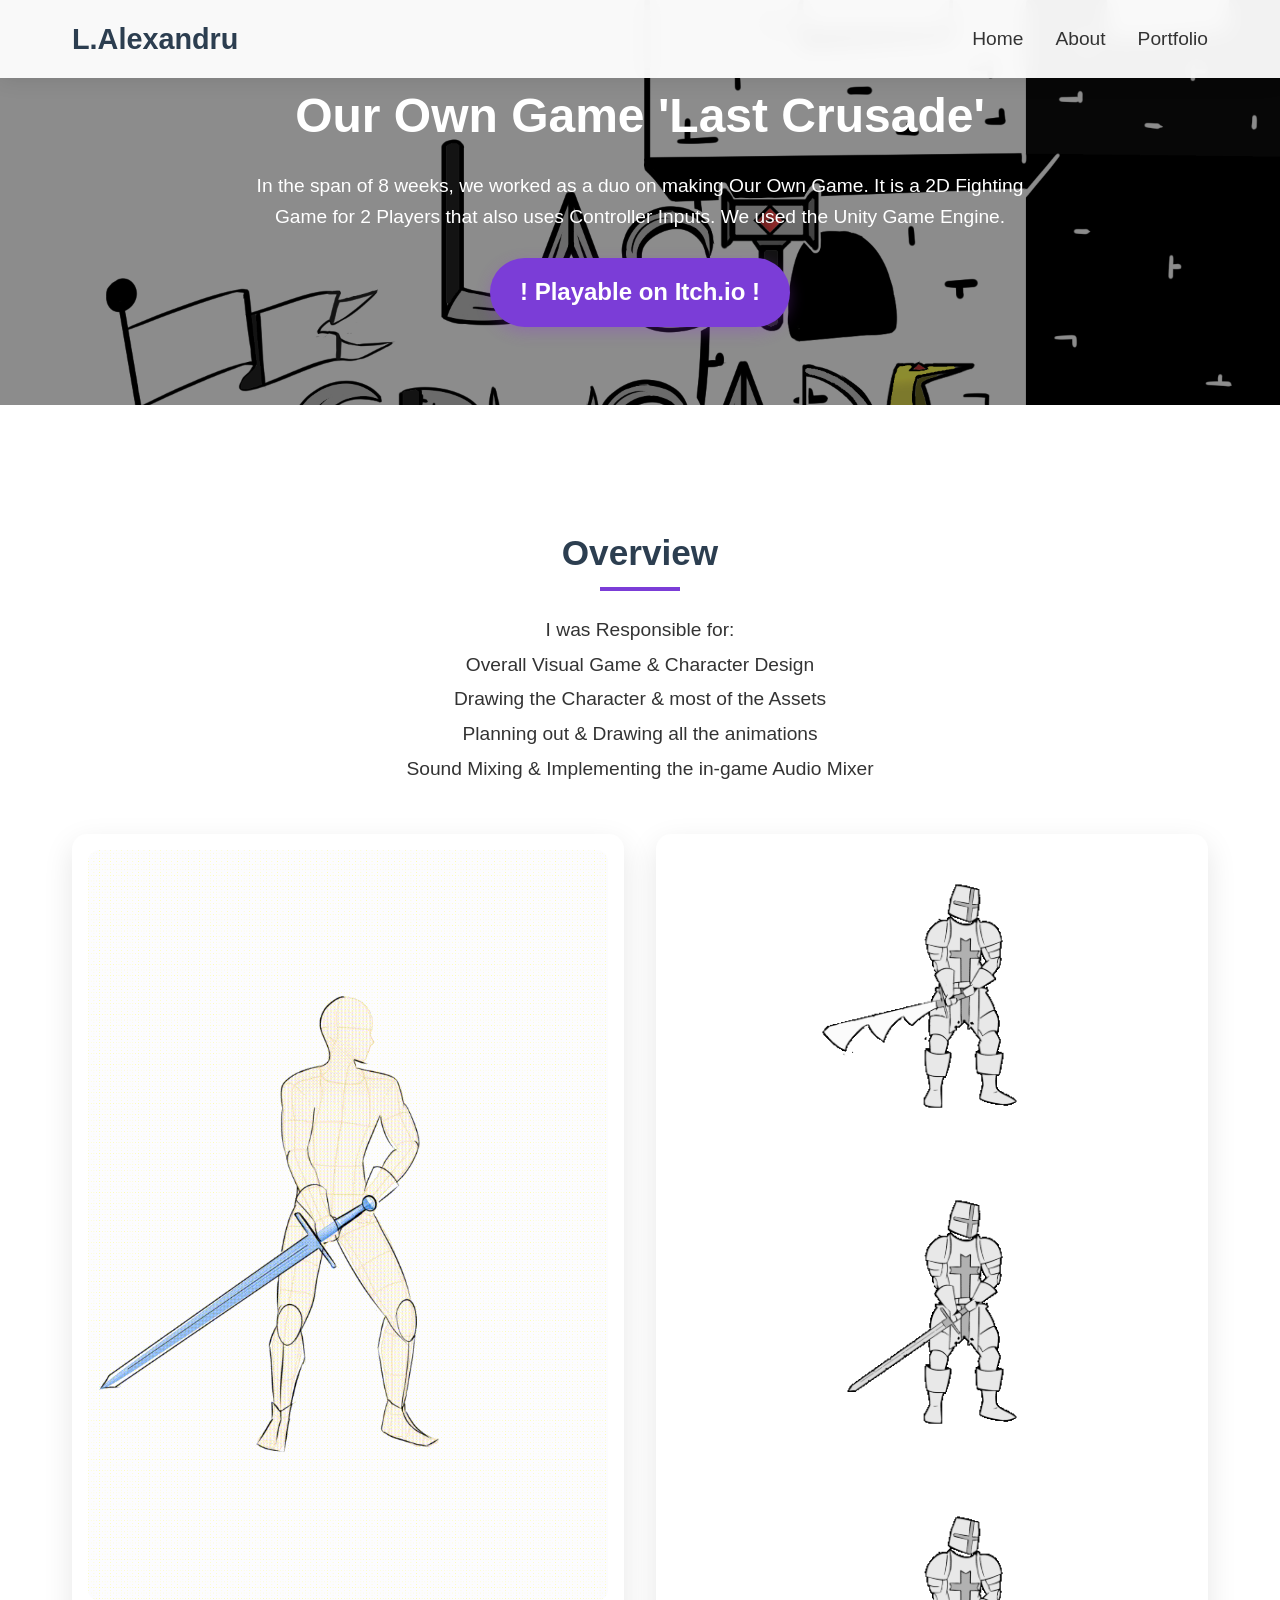
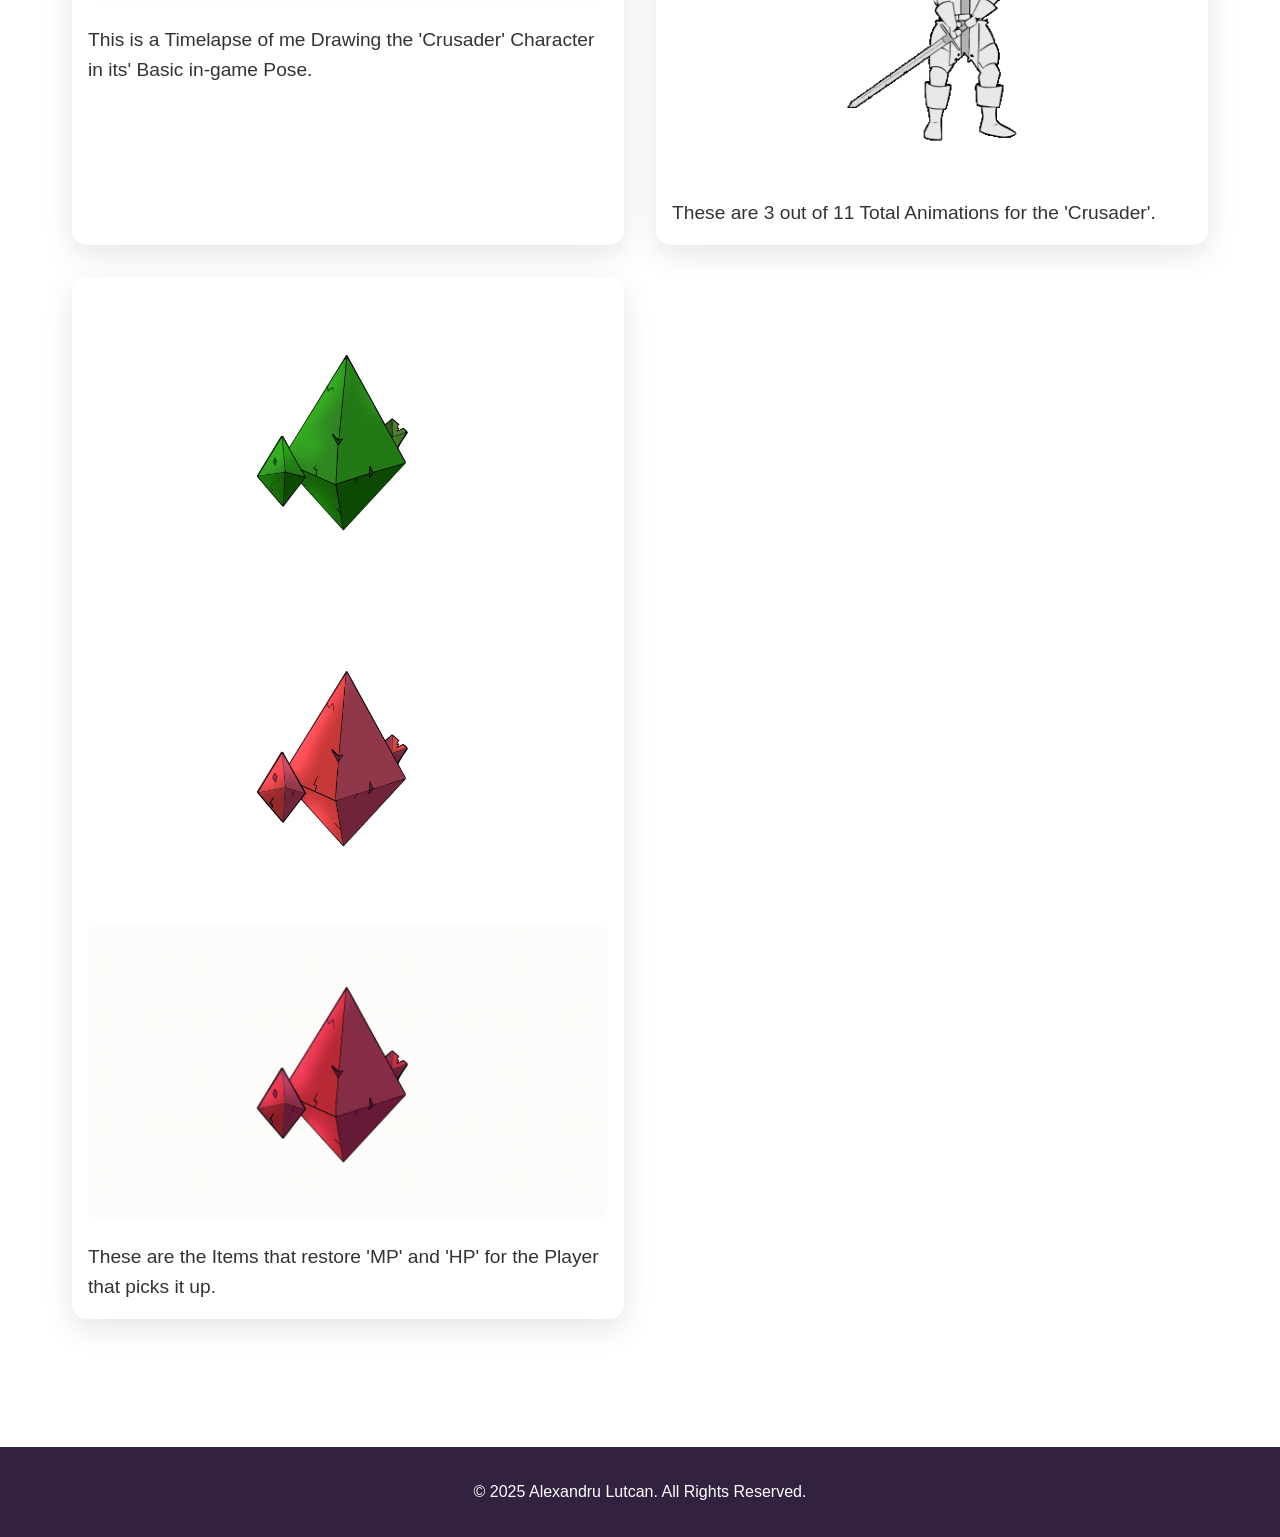
==== Personal Portfolio/project-last-crusade.html @ d1e3d7bb "Version 0.1 First commit" ====
<!DOCTYPE html>
<html lang="en">
<head>
  <meta charset="UTF-8" />
  <meta name="viewport" content="width=device-width, initial-scale=1.0" />
  <title>Last Crusade - Portfolio</title>

  <link rel="stylesheet" href="project-styles.css" />
</head>

<body>

  <!-- Header -->
  <header>
    <nav>
      <a style="text-decoration: none;" href="index.html"><div class="logo">L.Alexandru</div></a>
      <ul class="nav-links">
        <li><a href="index.html#home">Home</a></li>
        <li><a href="index.html#about">About</a></li>
        <li><a href="index.html#portfolio">Portfolio</a></li>
      </ul>
      <div class="mobile-menu">
        <i class="fas fa-bars"></i>
      </div>
      <div class="mobile-dropdown">
        <a href="index.html#home">Home</a>
        <a href="index.html#about">About</a>
        <a href="index.html#portfolio">Portfolio</a>
      </div>
    </nav>
  </header>

  <!-- Project Title Banner -->
  <section class="project-hero" style="background-image: url(images/BgTitle.jpg); background-repeat: no-repeat; background-position: center top; background-size: cover;">
    <div class="project-hero-content">
      <h1>Our Own Game 'Last Crusade'</h1>
      <p>In the span of 8 weeks, we worked as a duo on making Our Own Game. It is a 2D Fighting Game for 2 Players that also uses Controller Inputs.
        We used the Unity Game Engine.
      </p>
      <br>
      <a href="https://haessssal.itch.io/last-crusade" class="cta-button" target="_blank"">! Playable on Itch.io !</a>
    </div>
  </section>

  <!-- PROJECT CONTENT SECTION -->
  <section class="project-content container">

    <h2 class="section-title">Overview</h2>
    <p class="project-description">
      I was Responsible for:
      <br>Overall Visual Game & Character Design
      <br>Drawing the Character & most of the Assets
      <br>Planning out & Drawing all the animations
      <br>Sound Mixing & Implementing the in-game Audio Mixer
    </p>

    <!-- REUSABLE MEDIA BLOCKS -->
    <div class="media-grid">

      <!-- Media Item 1 -->
      <div class="media-item">
        <img src="images/Character_Crusader.gif" alt="Crusader Timelapse">
        <p class="media-caption">This is a Timelapse of me Drawing the 'Crusader' Character in its' Basic in-game Pose.</p>
      </div>

      <!-- Media Item 2 -->
      <div class="media-item">
        <img src="images/Attack2.gif" alt="Attack2">
        <img src="images/Idle.gif" alt="Idle">
        <img src="images/SpecialSkill.gif" alt="SpecialSkill">
        <p class="media-caption">These are 3 out of 11 Total Animations for the 'Crusader'.</p>
      </div>

      <!-- Media Item 3 -->
      <div class="media-item">
        <img src="images/Item_Green.png" alt="Item Green">
        <img src="images/Item_Red.png" alt="Item Red">
        <img src="images/Item.gif" alt="Items Timelapse">
        <p class="media-caption">These are the Items that restore 'MP' and 'HP' for the Player that picks it up.</p>
      </div>

    </div>

  </section>

  

  <!-- Footer -->
  <footer>
    <p>&copy; 2025 Alexandru Lutcan. All Rights Reserved.</p>
  </footer>

  <script></script>
</body>
</html>
---- Personal Portfolio/project-styles.css ----
/* Base Resets */
* {
  margin: 0;
  padding: 0;
  box-sizing: border-box;
}

body {
  font-family: "Segoe UI", Tahoma, Geneva, Verdana, sans-serif;
  color: #333;
  line-height: 1.6;
  overflow-x: hidden;
}

/* Header copied style */
header {
  position: fixed;
  top: 0;
  width: 100%;
  background: rgba(255, 255, 255, 0.95);
  backdrop-filter: blur(10px);
  z-index: 1000;
  padding: 1rem 0;
  box-shadow: 0 2px 20px rgba(0, 0, 0, 0.1);
}

nav {
  display: flex;
  justify-content: space-between;
  align-items: center;
  max-width: 1200px;
  margin: 0 auto;
  padding: 0 2rem;
}

.logo {
  font-size: 1.8rem;
  font-weight: bold;
  color: #2c3e50;
}

.nav-links {
  display: flex;
  gap: 2rem;
  list-style: none;
}

.nav-links a {
  text-decoration: none;
  color: #333;
  font-weight: 500;
  position: relative;
  font-size: 1.2rem;
}

/* Underline hover effect */
.nav-links a:hover {
  color: #7b3dd7;
}
.nav-links a::after {
  content: "";
  position: absolute;
  bottom: -5px;
  left: 0;
  width: 0;
  height: 2px;
  background: #7b3dd7;
  transition: width 0.3s ease;
}
.nav-links a:hover::after {
  width: 110%;
}

/* Mobile menu hidden */
.mobile-menu {
  display: none;
}
.mobile-dropdown {
  display: none;
}

/* Hero Banner */
.project-hero {
  height: 45vh;
  display: flex;
  align-items: center;
  justify-content: center;
  position: relative;
}

.project-hero::before {
  content: "";
  position: absolute;
  inset: 0;
  background: rgba(0, 0, 0, 0.45);
}

.project-hero-content {
  position: relative;
  text-align: center;
  color: white;
  max-width: 800px;
  animation: fadeUp 1s ease;
}

.project-hero h1 {
  font-size: 3rem;
  margin-bottom: 1rem;
}

.project-hero p {
  font-size: 1.2rem;
}

/* Content Section */
.container {
  max-width: 1200px;
  margin: 0 auto;
  padding: 120px 2rem 80px;
}

.section-title {
  font-size: 2.2rem;
  position: relative;
  text-align: center;
  margin-bottom: 2rem;
  color: #2c3e50;
}

.section-title::after {
  content: "";
  width: 80px;
  height: 4px;
  background: #7b3dd7;
  position: absolute;
  bottom: -10px;
  left: 50%;
  transform: translateX(-50%);
}

.cta-button {
  font-size: 1.5rem;
  display: inline-block;
  padding: 15px 30px;
  background: #7b3dd7;
  color: white;
  text-decoration: none;
  border-radius: 50px;
  font-weight: 600;
  transition: all 0.3s ease;
  box-shadow: 0 5px 15px rgba(147, 52, 219, 0.3);
}
.cta-button:hover {
  transform: translateY(-3px);
  box-shadow: 0 10px 25px rgba(147, 52, 219, 0.3);
}

.project-description {
  font-size: 1.2rem;
  max-width: 900px;
  margin: 0 auto 3rem;
  text-align: center;
  line-height: 1.8;
}

/* MEDIA GRID */
.media-grid {
  display: grid;
  grid-template-columns: repeat(auto-fit, minmax(360px, 1fr));
  gap: 2rem;
}

.media-item {
  background: white;
  padding: 1rem;
  border-radius: 15px;
  box-shadow: 0 10px 30px rgba(0, 0, 0, 0.1);
  animation: fadeUp 0.7s ease;
}

.media-item img,
.media-item video {
  width: 100%;
  border-radius: 12px;
  margin-bottom: 1rem;
}

.media-caption {
  font-size: 1.2rem;
  line-height: 1.6;
  color: #333;
}

/* Footer */
footer {
  background: #322240;
  color: white;
  text-align: center;
  padding: 2rem;
  margin-top: 3rem;
}

/* Animation */
@keyframes fadeUp {
  from {
    opacity: 0;
    transform: translateY(40px);
  }
  to {
    opacity: 1;
    transform: translateY(0);
  }
}

/* Responsive */
@media (max-width: 768px) {
  .project-hero h1 {
    font-size: 2.3rem;
  }
  .project-hero p {
    font-size: 1rem;
  }
}
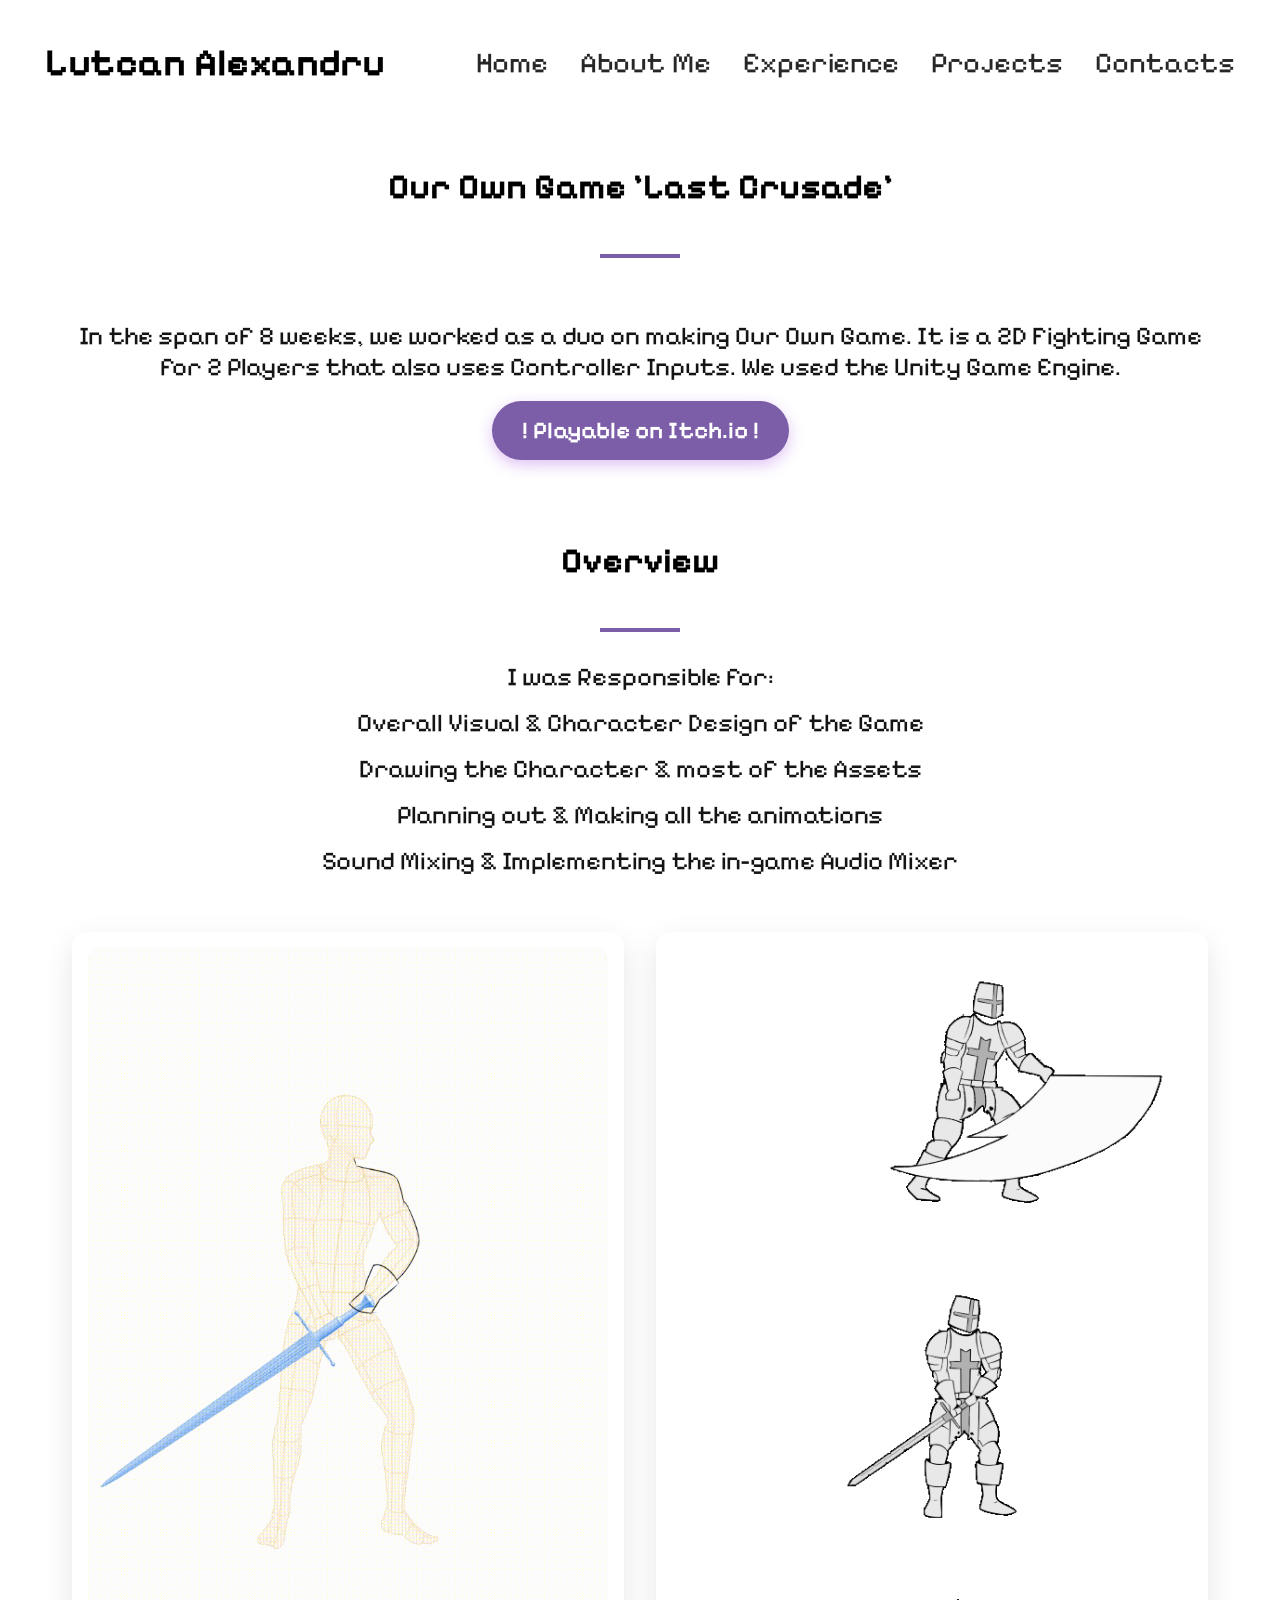
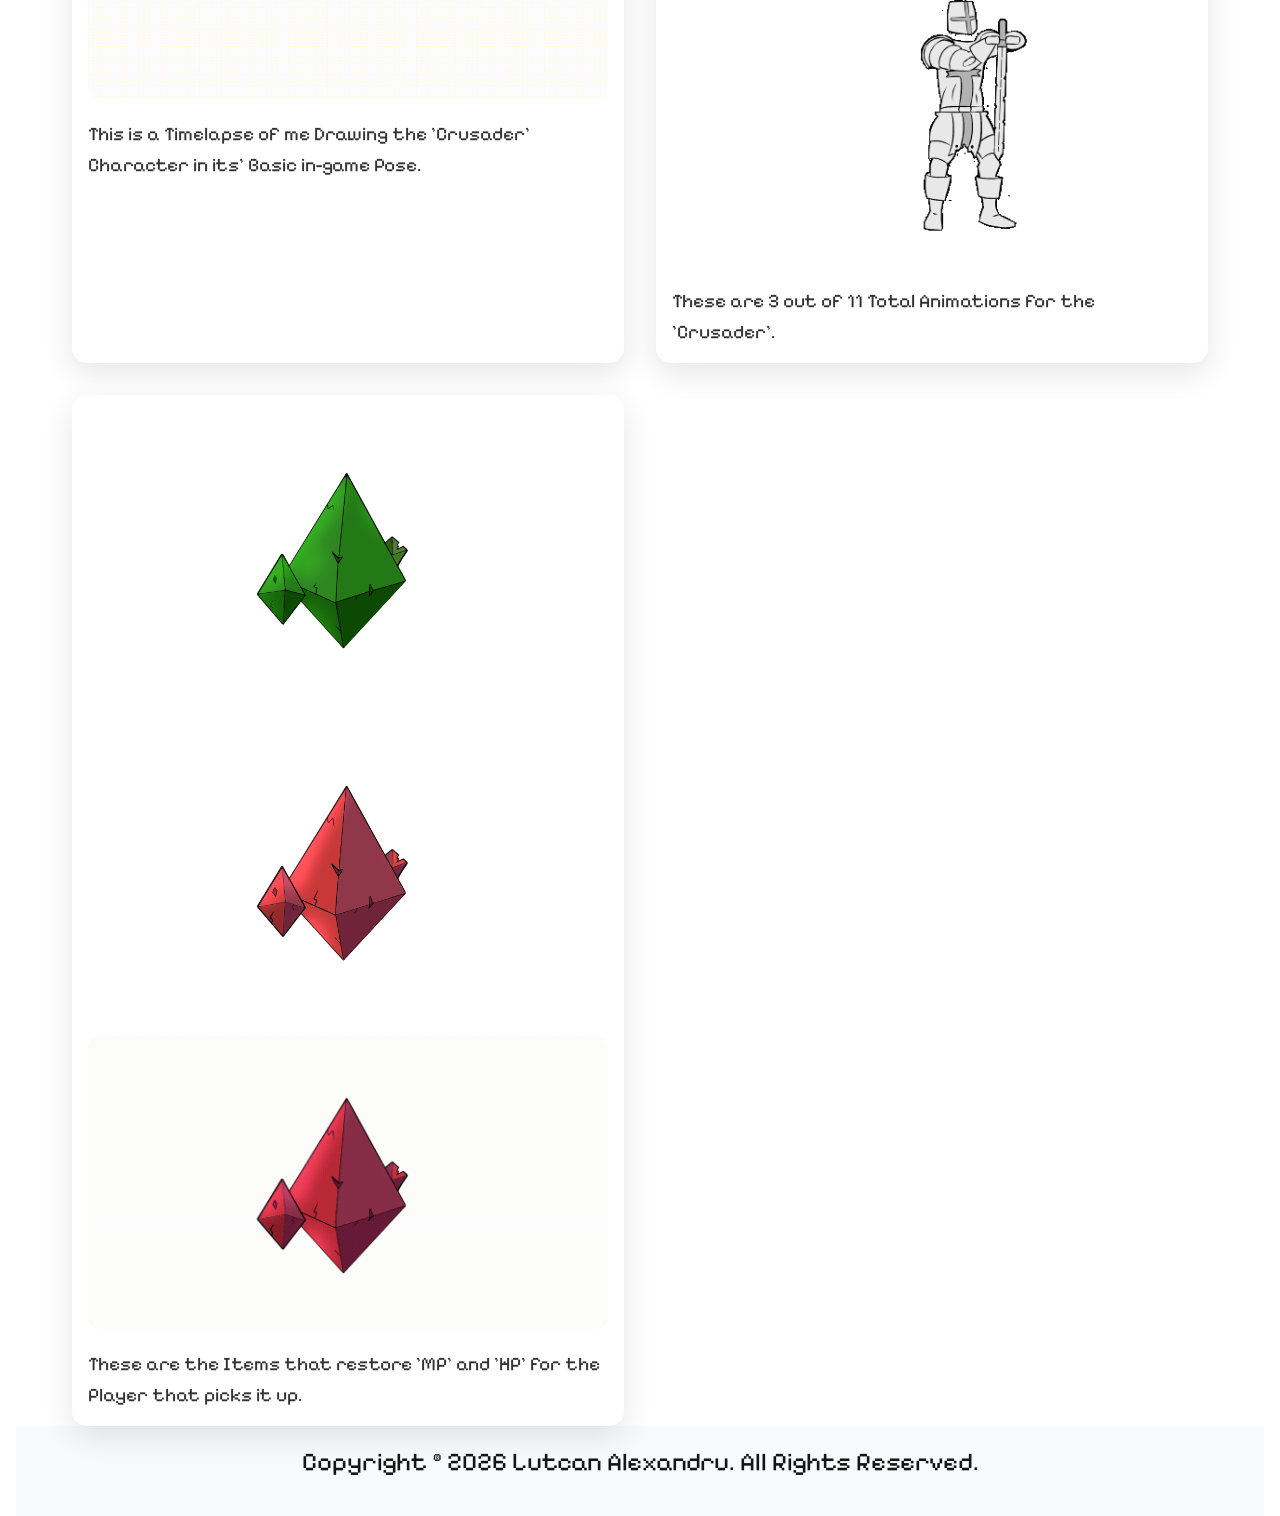
==== commit 51c7fb34: "1st Batch of changes for Projects pages" ====
--- a/Personal Portfolio/project-last-crusade.html
+++ b/Personal Portfolio/project-last-crusade.html
@@ -1,45 +1,57 @@
 <!DOCTYPE html>
 <html lang="en">
-<head>
-  <meta charset="UTF-8" />
-  <meta name="viewport" content="width=device-width, initial-scale=1.0" />
-  <title>Last Crusade - Portfolio</title>
+  <head>
+    <meta charset="UTF-8" />
+    <meta name="viewport" content="width=device-width, initial-scale=1.0" />
+    <title>Lutcan Alexandru - 2D Artist & Game Designer</title>
+    <link rel="stylesheet" href="styles.css"/>
+    <link rel="stylesheet" href="mediaqueries.css">
+    <link rel="stylesheet" href="project-styles.css">
+  </head>
+  <body>
+    <!-- Header -->
+      <nav id="desktop-nav">
+        <a style="text-decoration: none;" href="index.html"><div class="logo">Lutcan Alexandru</div></a>
+        <ul class="nav-links">
+          <li><a href="./index.html#home">Home</a></li>
+          <li><a href="./index.html#about">About Me</a></li>
+          <li><a href="./index.html#experience">Experience</a></li>
+          <li><a href="./index.html#projects">Projects</a></li>
+          <li><a href="./index.html#contacts">Contacts</a></li>
+        </ul>
+      </nav>
 
-  <link rel="stylesheet" href="project-styles.css" />
-</head>
+      <nav id="hamburger-nav">
+        <a style="text-decoration: none;" href="index.html"><div class="logo">Lutcan Alexandru</div></a>
+      <div class="hamburger-menu">
+        <div class="hamburger-icon" onclick="toggleMenu()">
+          <span></span>
+          <span></span>
+          <span></span>
+        </div>
+        <div class="menu-links">
+          <li><a href="./index.html#home" onclick="toggleMenu()">Home</a></li>
+          <li><a href="./index.html#about" onclick="toggleMenu()">About Me</a></li>
+          <li><a href="./index.html#experience" onclick="toggleMenu()">Experience</a></li>
+          <li><a href="./index.html#projects" onclick="toggleMenu()">Projects</a></li>
+          <li><a href="./index.html#contacts" onclick="toggleMenu()">Contacts</a></li>
+        </div>
+      </div>
+      </nav>
 
-<body>
-
-  <!-- Header -->
-  <header>
-    <nav>
-      <a style="text-decoration: none;" href="index.html"><div class="logo">L.Alexandru</div></a>
-      <ul class="nav-links">
-        <li><a href="index.html#home">Home</a></li>
-        <li><a href="index.html#about">About</a></li>
-        <li><a href="index.html#portfolio">Portfolio</a></li>
-      </ul>
-      <div class="mobile-menu">
-        <i class="fas fa-bars"></i>
-      </div>
-      <div class="mobile-dropdown">
-        <a href="index.html#home">Home</a>
-        <a href="index.html#about">About</a>
-        <a href="index.html#portfolio">Portfolio</a>
-      </div>
-    </nav>
-  </header>
 
   <!-- Project Title Banner -->
-  <section class="project-hero" style="background-image: url(images/BgTitle.jpg); background-repeat: no-repeat; background-position: center top; background-size: cover;">
+  <h2 class="section-title">Our Own Game 'Last Crusade'</h2>
+  <section class="project">
+    <div class="container">
     <div class="project-hero-content">
-      <h1>Our Own Game 'Last Crusade'</h1>
       <p>In the span of 8 weeks, we worked as a duo on making Our Own Game. It is a 2D Fighting Game for 2 Players that also uses Controller Inputs.
         We used the Unity Game Engine.
       </p>
       <br>
-      <a href="https://haessssal.itch.io/last-crusade" class="cta-button" target="_blank"">! Playable on Itch.io !</a>
+      <a href="https://haessssal.itch.io/last-crusade" class="cta-button" target="_blank">! Playable on Itch.io !</a>
     </div>
+  </div>
   </section>
 
   <!-- PROJECT CONTENT SECTION -->
@@ -48,9 +60,9 @@
     <h2 class="section-title">Overview</h2>
     <p class="project-description">
       I was Responsible for:
-      <br>Overall Visual Game & Character Design
+      <br>Overall Visual & Character Design of the Game
       <br>Drawing the Character & most of the Assets
-      <br>Planning out & Drawing all the animations
+      <br>Planning out & Making all the animations
       <br>Sound Mixing & Implementing the in-game Audio Mixer
     </p>
 
@@ -85,11 +97,10 @@
 
   
 
-  <!-- Footer -->
-  <footer>
-    <p>&copy; 2025 Alexandru Lutcan. All Rights Reserved.</p>
-  </footer>
+    <footer>
+      <p>Copyright &#169; 2026 Lutcan Alexandru. All Rights Reserved.</p>
+    </footer>
 
-  <script></script>
+    <script src="script.js"></script>
 </body>
 </html>
--- a/Personal Portfolio/styles.css
+++ b/Personal Portfolio/styles.css
@@ -0,0 +1,483 @@
+
+@import url('https://fonts.googleapis.com/css2?family=Pixelify+Sans:wght@400..700&display=swap');
+
+* {
+  margin: 0;
+  padding: 0;
+  box-sizing: border-box;
+}
+
+html {
+  scroll-behavior: smooth;
+}
+
+body {
+ font-family: "Pixelify Sans", sans-serif;
+}
+
+p{
+  color: rgb(20, 20, 20);
+  font-size: 1.6rem;
+}
+
+h3{
+  font-size: 2rem;
+}
+
+a, .btn{
+  transition: all 300ms ease;
+}
+
+/* Logo & Navigation */
+
+.logo {
+  font-size: 2.4rem;
+  font-weight: bold;
+  color: #000000;
+}
+
+nav, .nav-links{
+  display:flex;
+}
+
+nav{
+  justify-content: space-around;
+  align-items: center;
+  height: 14vh ;
+}
+
+.nav-links{
+ gap: 2rem;
+ list-style: none;
+ font-size: 1.8rem;
+}
+
+a{
+  color: #262626;
+  text-decoration: none;
+  text-decoration-color: #ffffff;
+}
+
+a:hover{
+  color: rgb(69, 69, 69);
+  text-decoration: underline;
+  text-decoration-color: #7b3dd7;
+  text-underline-offset: 0.8rem;
+  text-decoration-color: #262626;
+}
+
+/* Hamburger Menu */
+#hamburger-nav {
+  display: none;
+}
+
+.hamburger-menu{
+  position: relative;
+  display: inline-block;
+}
+
+.hamburger-icon{
+  display: flex;
+  flex-direction: column;
+  justify-content: space-between;
+  height: 24px;
+  width: 30px;
+  cursor: pointer;
+}
+
+.hamburger-icon span{
+  width: 100%;
+  height: 2px;
+  background-color: #000000;
+  transition: all 0.3 ease-in-out;
+}
+
+.menu-links{
+  position: absolute;
+  top: 100%;
+  right: 0%;
+  background-color: #ffffff;
+  width: fit-content;
+  max-height: 0;
+  overflow: hidden;
+  transition: all 0.3 ease-in-out;
+}
+
+.menu-links a{
+  display: block;
+  padding: 10px;
+  text-align: center;
+  font-size: 1.6rem;
+  color: #000000;
+  text-decoration: none;
+  transition: all 0.3 ease-in-out;
+}
+
+.menu-links li{
+  list-style: none;
+}
+
+.menu-links.open{
+  max-height: 300px;
+}
+
+.hamburger-icon.open span:first-child{
+  transform: rotate(45deg) translate(10px, 5px);
+}
+.hamburger-icon.open span:nth-child(2){
+  opacity: 0;
+}
+.hamburger-icon.open span:last-child{
+  transform: rotate(-45deg) translate(10px, -5px);
+}
+
+.hamburger-icon span:first-child{
+  transform: none;
+}
+.hamburger-icon span:first-child{
+  opacity: 1;
+}
+.hamburger-icon span:first-child{
+  transform: none;
+}
+
+/* Hero Section */
+.hero {
+  display: flex;
+  align-items: center;
+  justify-content: center;
+  text-align: center;
+  color: #ffffff;
+  position: relative;
+  height: 80vh;
+  overflow: hidden;
+}
+.hero-bg {
+  width: 100%;
+  height: 100%;
+  object-fit: contain;
+  position: absolute;
+  top: 0;
+  left: 0;
+  z-index: -1;
+}
+.hero::before {
+  content: "";
+  position: absolute;
+  top: 0;
+  left: 0;
+  right: 0;
+  bottom: 0;
+  background: rgba(0, 0, 0, 0.5);
+}
+.hero-content {
+  position: relative;
+  z-index: 2;
+  max-width: 800px;
+  padding: 0 2rem;
+  animation: fadeInUp 1s ease;
+}
+.hero h1 {
+  font-size: 3.5rem;
+  margin-bottom: 1rem;
+  font-weight: 700;
+}
+.hero p {
+  font-size: 1.2rem;
+  margin-bottom: 2rem;
+  opacity: 0.9;
+}
+/* Sections */
+section {
+  padding: 40px 0;
+}
+.container {
+  max-width: 1200px;
+  margin: 0 auto;
+  padding: 0 2rem;
+}
+.section-title {
+  text-align: center;
+  font-size: 2.6rem;
+  margin-bottom: 3rem;
+  color: #000000;
+  position: relative;
+}
+.section-title::after {
+  content: "";
+  width: 80px;
+  height: 4px;
+  background: #7b5da8;
+  position: absolute;
+  bottom: -10px;
+  left: 50%;
+  transform: translateX(-50%);
+}
+
+/* About Section */
+.about {
+  background: #f8f9fa;
+}
+.about-content {
+  display: grid;
+  width: 1200px;
+  grid-template-columns: 1fr 2fr;
+  gap: 2rem;
+  align-items: center;
+}
+.about-image {
+  position: relative;
+}
+.face-image {
+  width: 100%;
+  height: 400px;
+  object-fit: cover;
+}
+.polaroid-frame {
+  position: absolute;
+  top: -10%;
+  left: -4%;
+  width: 400px;
+  height: 460px;
+}
+.frame-image {
+  height: 100%;
+  width: 100%;
+  object-fit: cover;
+}
+.about-text {
+  position: relative;
+  height: 500px;
+  width: 800px;
+}
+.about-me {
+  position: absolute;
+  top: 20%;
+  left: 14%;
+  height: 460px;
+  width: 710px;
+  align-items: content;
+}
+.about-text-image {
+  position: relative;
+  height: 500px;
+  width: 900px;
+  background-repeat: no-repeat;
+}
+.sticker1{
+  position: absolute;
+  right: -4%;
+  top: 60%;
+  transform: rotate(10deg);
+}
+.sticker2{
+  position: absolute;
+  left: 16%;
+  top: 6%;
+  transform: rotate(-10deg);
+}
+.sticker3{
+  position: absolute;
+  left: auto;
+  top: auto;
+}
+.paper-image {
+    height: 100%;
+    width: auto;
+    object-fit: cover;
+}
+.skills {
+  display: flex;
+  flex-wrap: wrap;
+  gap: 1rem;
+  margin-top: 2rem;
+}
+.skill-tag {
+  background: #7b5da8;
+  color: white;
+  padding: 8px 16px;
+  border-radius: 25px;
+  font-size: 1.4rem;
+  font-weight: 500;
+}
+
+/* Services Section */
+.services-grid {
+  display: grid;
+  grid-template-columns: repeat(auto-fit, minmax(300px, 1fr));
+  gap: 2rem;
+  margin-top: 3rem;
+}
+.service-card {
+  background: white;
+  padding: 2rem;
+  border-radius: 15px;
+  text-align: center;
+  box-shadow: 0 10px 30px rgba(0, 0, 0, 0.1);
+  transition: all 0.3s ease;
+  border: 1px solid #e9ecef;
+}
+.service-card:hover {
+  transform: translateY(-10px);
+  box-shadow: 0 20px 40px rgba(0, 0, 0, 0.15);
+}
+.service-icon {
+  font-size: 3rem;
+  color: #7b3dd7;
+  margin-bottom: 1rem;
+}
+.service-card h3 {
+  font-size: 1.5rem;
+  margin-bottom: 1rem;
+  color: #2c3e50;
+}
+
+.icon{
+  cursor: pointer;
+  height: 6rem;
+}
+
+/* Experience Section*/
+#experience{
+  position: relative;
+}
+
+.experience{
+  background: #f8f9fa;
+}
+
+.exp-containers{
+  gap: 2rem;
+  margin-bottom: 2rem;
+  margin-top: 2rem;
+}
+
+.exp-pos-container{
+  display: flex;
+  flex-direction: row;
+}
+
+.exp-details-container{
+  justify-content: center;
+  flex-direction: column;
+}
+
+.exp-containers, .exp-details-container{
+  display: flex;
+  justify-content: center;
+}
+
+.details-container{
+  padding: 1.5rem;
+  flex: 1;
+}
+
+.exp-pic-container{
+  height: 380px;
+  width: 380px;
+  margin: auto 0;
+}
+
+/* Portfolio Section */
+.portfolio {
+  background: #f8f9fa;
+}
+.portfolio-grid {
+  position: relative;
+  display: grid;
+  grid-template-columns: repeat(auto-fit, minmax(280px, 1fr));
+  gap: 1rem;
+  margin-top: 3rem;
+  background-image: url(./images/Desk_Bg.png);
+  background-repeat: no-repeat;
+  background-size: cover;
+}
+#Project {
+  background-image: url(./images/FolderClosed.png);
+  width: 100%;
+  height: 250px;
+  object-fit: cover;
+  position: relative;
+  border-radius: 4px;
+  overflow: hidden;
+  box-shadow: 0 10px 30px rgba(0, 10, 0, 0.1);
+  transition: all 0.3s ease;
+  background-repeat: no-repeat;
+  background-position: center;
+}
+#Project:hover {
+  background-image: url(./images/FolderOpen.png);
+  transform: scale(1.05);
+}
+
+.portfolio-overlay {
+  position: relative;
+  top: 0;
+  left: 0;
+  right: 0;
+  bottom: 0;
+  background: rgba(0, 0, 0, 0.672);
+  display: flex;
+  align-items: center;
+  justify-content: center;
+  opacity: 0;
+  transition: opacity 0.3s ease;
+}
+.portfolio-item:hover .portfolio-overlay {
+  opacity: 1;
+}
+.portfolio-content {
+  text-align: center;
+  color: rgb(255, 255, 255);
+}
+.portfolio-content h3 {
+  font-size: 1.5rem;
+  margin-bottom: 0.5rem;
+}
+
+/* Contacts Section */
+#contacts{
+  display: flex;
+  justify-content: center;
+  flex-direction: column;
+  height: 40vh;
+}
+
+.contacts{
+    background: #f8f9fa;
+}
+
+.contact-info-upper-container{
+  display: flex;
+  justify-content: center;
+  margin: 1rem auto;
+  padding: 0.5rem;
+}
+
+.contact-info-container{
+  display: flex;
+  align-items: center;
+  justify-content: center;
+  gap: 0.5rem;
+  margin: 0.5rem;
+}
+
+.contact-info-container p{
+    font-size: 2rem;
+}
+
+.contact-icon{
+  cursor: default;
+  height: 8rem;
+}
+
+/* Footer Section */
+footer{
+  background: #f8f9fa;;
+  height: 10vh;
+  margin: 0 1rem;
+}
+
+footer p{
+  text-align: center; 
+}
--- a/Personal Portfolio/mediaqueries.css
+++ b/Personal Portfolio/mediaqueries.css
@@ -0,0 +1,8 @@
+@media screen and (max-width:1200px){
+    #desktop-nav{
+        display: none;
+    }
+    #hamburger-nav{
+        display: flex;
+    }
+}
--- a/Personal Portfolio/project-styles.css
+++ b/Personal Portfolio/project-styles.css
@@ -1,122 +1,143 @@
-/* Base Resets */
+@import url('https://fonts.googleapis.com/css2?family=Pixelify+Sans:wght@400..700&display=swap');
+
 * {
   margin: 0;
   padding: 0;
   box-sizing: border-box;
 }
 
+html {
+  scroll-behavior: smooth;
+}
+
 body {
-  font-family: "Segoe UI", Tahoma, Geneva, Verdana, sans-serif;
-  color: #333;
-  line-height: 1.6;
-  overflow-x: hidden;
-}
-
-/* Header copied style */
-header {
-  position: fixed;
-  top: 0;
+ font-family: "Pixelify Sans", sans-serif;
+}
+
+p{
+  color: rgb(20, 20, 20);
+  font-size: 1.6rem;
+}
+
+h3{
+  font-size: 2rem;
+}
+
+a, .btn{
+  transition: all 300ms ease;
+}
+
+/* Logo & Navigation */
+
+.logo {
+  font-size: 2.4rem;
+  font-weight: bold;
+  color: #000000;
+}
+
+nav, .nav-links{
+  display:flex;
+}
+
+nav{
+  justify-content: space-around;
+  align-items: center;
+  height: 14vh ;
+}
+
+.nav-links{
+ gap: 2rem;
+ list-style: none;
+ font-size: 1.8rem;
+}
+
+a{
+  color: #262626;
+  text-decoration: none;
+  text-decoration-color: #ffffff;
+}
+
+a:hover{
+  color: rgb(69, 69, 69);
+  text-decoration: underline;
+  text-decoration-color: #7b5da8;
+  text-underline-offset: 0.8rem;
+  text-decoration-color: #262626;
+}
+
+/* Hamburger Menu */
+#hamburger-nav {
+  display: none;
+}
+
+.hamburger-menu{
+  position: relative;
+  display: inline-block;
+}
+
+.hamburger-icon{
+  display: flex;
+  flex-direction: column;
+  justify-content: space-between;
+  height: 24px;
+  width: 30px;
+  cursor: pointer;
+}
+
+.hamburger-icon span{
   width: 100%;
-  background: rgba(255, 255, 255, 0.95);
-  backdrop-filter: blur(10px);
-  z-index: 1000;
-  padding: 1rem 0;
-  box-shadow: 0 2px 20px rgba(0, 0, 0, 0.1);
-}
-
-nav {
-  display: flex;
-  justify-content: space-between;
-  align-items: center;
-  max-width: 1200px;
-  margin: 0 auto;
-  padding: 0 2rem;
-}
-
-.logo {
-  font-size: 1.8rem;
-  font-weight: bold;
-  color: #2c3e50;
-}
-
-.nav-links {
-  display: flex;
-  gap: 2rem;
+  height: 2px;
+  background-color: #000000;
+  transition: all 0.3 ease-in-out;
+}
+
+.menu-links{
+  position: absolute;
+  top: 100%;
+  right: 0%;
+  background-color: #ffffff;
+  width: fit-content;
+  max-height: 0;
+  overflow: hidden;
+  transition: all 0.3 ease-in-out;
+}
+
+.menu-links a{
+  display: block;
+  padding: 10px;
+  text-align: center;
+  font-size: 1.6rem;
+  color: #000000;
+  text-decoration: none;
+  transition: all 0.3 ease-in-out;
+}
+
+.menu-links li{
   list-style: none;
 }
 
-.nav-links a {
-  text-decoration: none;
-  color: #333;
-  font-weight: 500;
-  position: relative;
-  font-size: 1.2rem;
-}
-
-/* Underline hover effect */
-.nav-links a:hover {
-  color: #7b3dd7;
-}
-.nav-links a::after {
-  content: "";
-  position: absolute;
-  bottom: -5px;
-  left: 0;
-  width: 0;
-  height: 2px;
-  background: #7b3dd7;
-  transition: width 0.3s ease;
-}
-.nav-links a:hover::after {
-  width: 110%;
-}
-
-/* Mobile menu hidden */
-.mobile-menu {
-  display: none;
-}
-.mobile-dropdown {
-  display: none;
-}
-
-/* Hero Banner */
-.project-hero {
-  height: 45vh;
-  display: flex;
-  align-items: center;
-  justify-content: center;
-  position: relative;
-}
-
-.project-hero::before {
-  content: "";
-  position: absolute;
-  inset: 0;
-  background: rgba(0, 0, 0, 0.45);
-}
-
-.project-hero-content {
-  position: relative;
-  text-align: center;
-  color: white;
-  max-width: 800px;
-  animation: fadeUp 1s ease;
-}
-
-.project-hero h1 {
-  font-size: 3rem;
-  margin-bottom: 1rem;
-}
-
-.project-hero p {
-  font-size: 1.2rem;
-}
-
-/* Content Section */
-.container {
-  max-width: 1200px;
-  margin: 0 auto;
-  padding: 120px 2rem 80px;
+.menu-links.open{
+  max-height: 300px;
+}
+
+.hamburger-icon.open span:first-child{
+  transform: rotate(45deg) translate(10px, 5px);
+}
+.hamburger-icon.open span:nth-child(2){
+  opacity: 0;
+}
+.hamburger-icon.open span:last-child{
+  transform: rotate(-45deg) translate(10px, -5px);
+}
+
+.hamburger-icon span:first-child{
+  transform: none;
+}
+.hamburger-icon span:first-child{
+  opacity: 1;
+}
+.hamburger-icon span:first-child{
+  transform: none;
 }
 
 .section-title {
@@ -124,25 +145,26 @@
   position: relative;
   text-align: center;
   margin-bottom: 2rem;
-  color: #2c3e50;
+  color: #000000;
+  padding: 40px;
 }
 
 .section-title::after {
   content: "";
   width: 80px;
   height: 4px;
-  background: #7b3dd7;
+  background: #7b5da8;
   position: absolute;
   bottom: -10px;
   left: 50%;
   transform: translateX(-50%);
 }
 
-.cta-button {
+.cta-button{
   font-size: 1.5rem;
   display: inline-block;
   padding: 15px 30px;
-  background: #7b3dd7;
+  background: #7b5da8;
   color: white;
   text-decoration: none;
   border-radius: 50px;
@@ -155,8 +177,11 @@
   box-shadow: 0 10px 25px rgba(147, 52, 219, 0.3);
 }
 
+.project-hero-content{
+  text-align: center;
+}
+
 .project-description {
-  font-size: 1.2rem;
   max-width: 900px;
   margin: 0 auto 3rem;
   text-align: center;
@@ -191,33 +216,14 @@
   color: #333;
 }
 
-/* Footer */
-footer {
-  background: #322240;
-  color: white;
-  text-align: center;
-  padding: 2rem;
-  margin-top: 3rem;
-}
-
-/* Animation */
-@keyframes fadeUp {
-  from {
-    opacity: 0;
-    transform: translateY(40px);
-  }
-  to {
-    opacity: 1;
-    transform: translateY(0);
-  }
-}
-
-/* Responsive */
-@media (max-width: 768px) {
-  .project-hero h1 {
-    font-size: 2.3rem;
-  }
-  .project-hero p {
-    font-size: 1rem;
-  }
-}
+/* Footer Section */
+footer{
+  background: #f8f9fa;;
+  height: 10vh;
+  margin: 0 1rem;
+  padding-top: 20px;
+}
+
+footer p{
+  text-align: center; 
+}
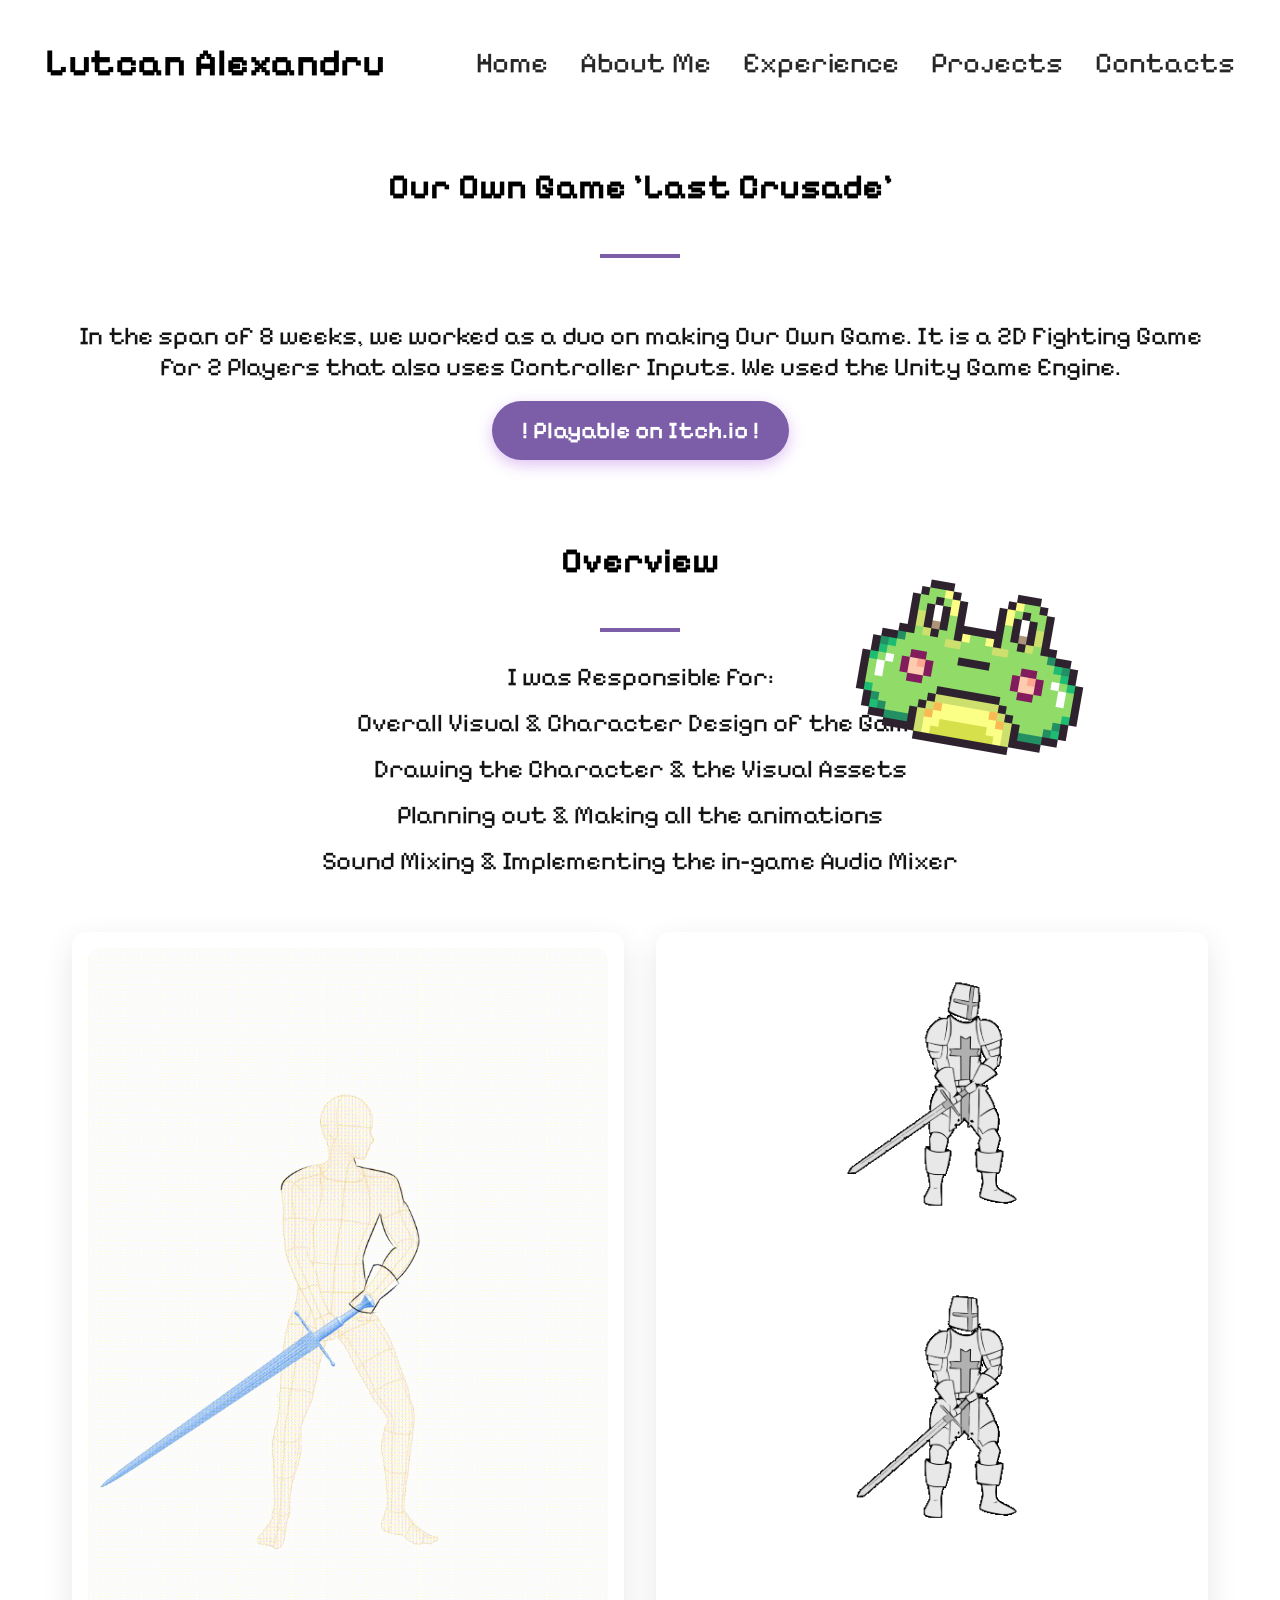
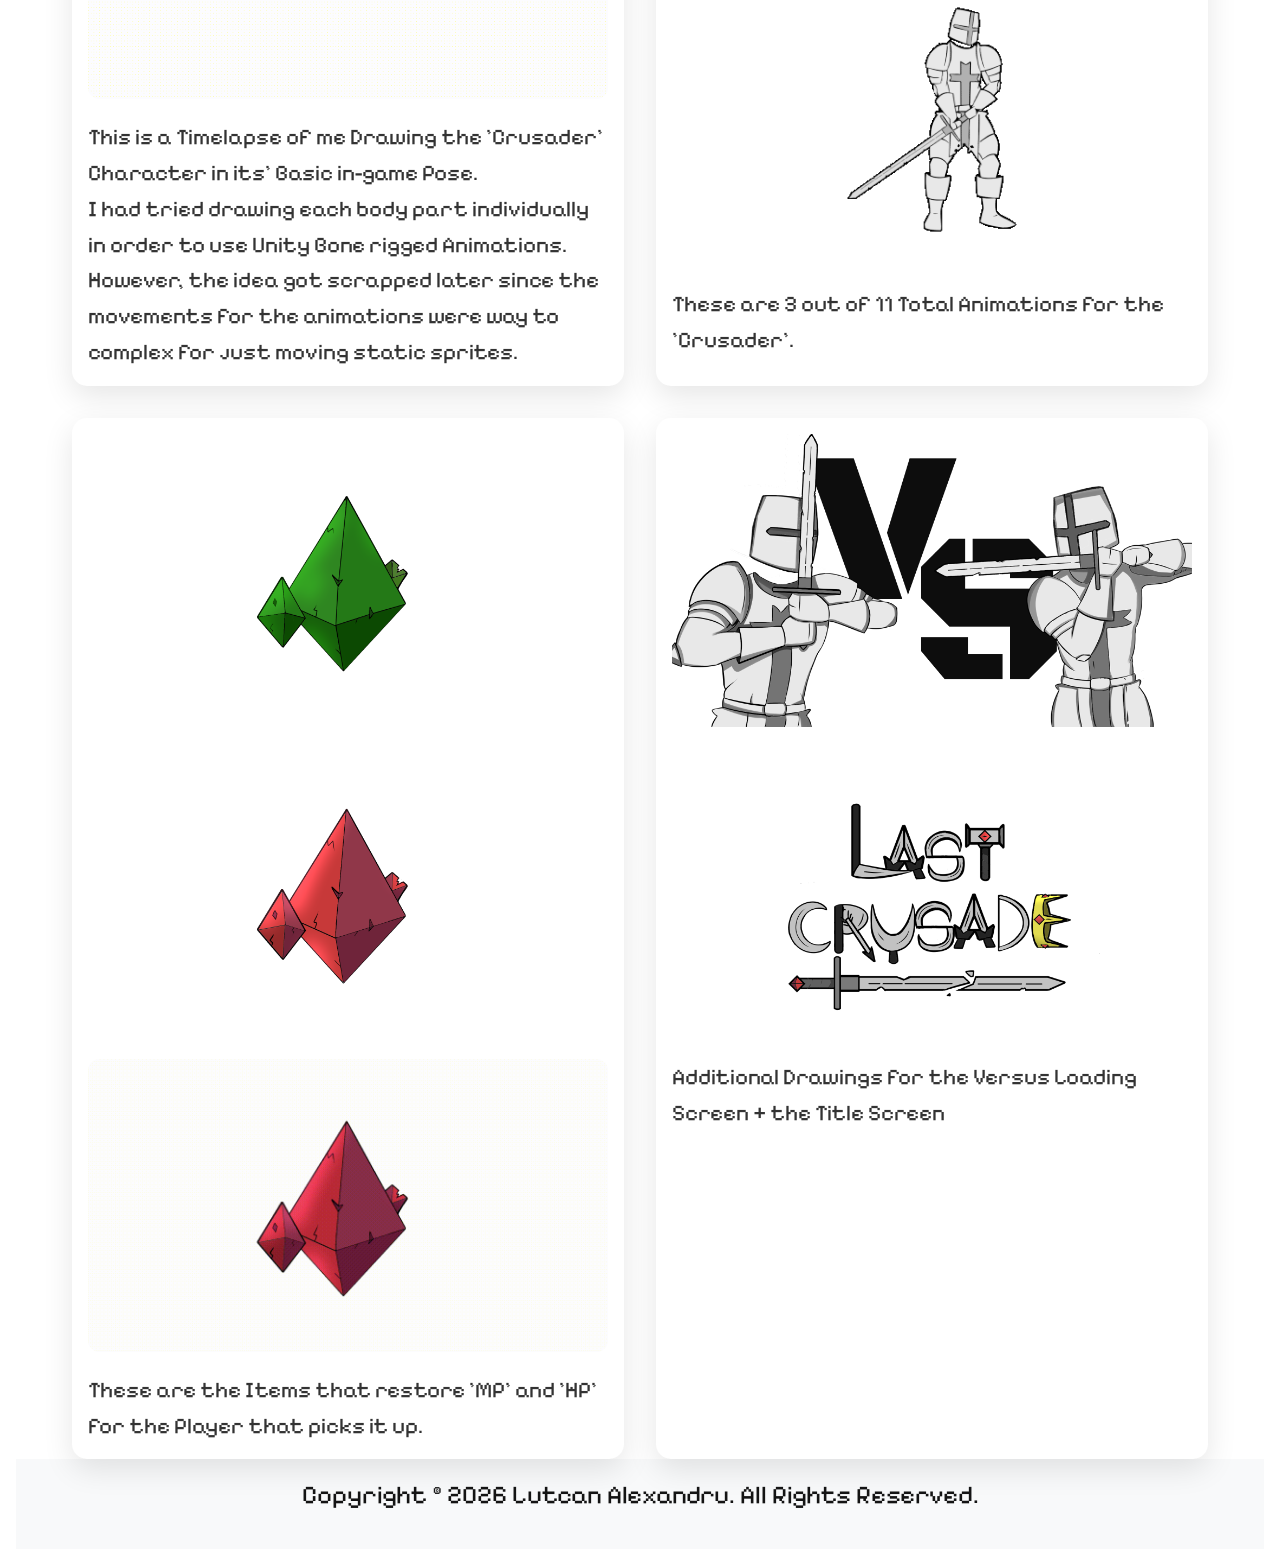
==== commit ce6cf6ca: "Final Final changes. Ready to deploy." ====
--- a/Personal Portfolio/project-last-crusade.html
+++ b/Personal Portfolio/project-last-crusade.html
@@ -57,38 +57,50 @@
   <!-- PROJECT CONTENT SECTION -->
   <section class="project-content container">
 
+    <div>
     <h2 class="section-title">Overview</h2>
+    <img class="sticker1" src="./images/Sticker1.png" style="right: 14%;" alt="sticker1">
     <p class="project-description">
       I was Responsible for:
       <br>Overall Visual & Character Design of the Game
-      <br>Drawing the Character & most of the Assets
+      <br>Drawing the Character & the Visual Assets
       <br>Planning out & Making all the animations
       <br>Sound Mixing & Implementing the in-game Audio Mixer
     </p>
-
+  </div>
     <!-- REUSABLE MEDIA BLOCKS -->
     <div class="media-grid">
 
       <!-- Media Item 1 -->
       <div class="media-item">
-        <img src="images/Character_Crusader.gif" alt="Crusader Timelapse">
-        <p class="media-caption">This is a Timelapse of me Drawing the 'Crusader' Character in its' Basic in-game Pose.</p>
+        <img src="./images/Character_Crusader.gif" alt="Crusader Timelapse">
+        <p class="media-caption">This is a Timelapse of me Drawing the 'Crusader' Character in its' Basic in-game Pose.
+          <br>I had tried drawing each body part individually in order to use Unity Bone rigged Animations.
+          <br>However, the idea got scrapped later since the movements for the animations were way to complex for just moving static sprites.
+        </p>
       </div>
 
       <!-- Media Item 2 -->
       <div class="media-item">
-        <img src="images/Attack2.gif" alt="Attack2">
-        <img src="images/Idle.gif" alt="Idle">
-        <img src="images/SpecialSkill.gif" alt="SpecialSkill">
+        <img src="./images/Attack2.gif" alt="Attack2">
+        <img src="./images/Idle.gif" alt="Idle">
+        <img src="./images/SpecialSkill.gif" alt="SpecialSkill">
         <p class="media-caption">These are 3 out of 11 Total Animations for the 'Crusader'.</p>
       </div>
 
       <!-- Media Item 3 -->
       <div class="media-item">
-        <img src="images/Item_Green.png" alt="Item Green">
-        <img src="images/Item_Red.png" alt="Item Red">
-        <img src="images/Item.gif" alt="Items Timelapse">
+        <img src="./images/Item_Green.png" alt="Item Green">
+        <img src="./images/Item_Red.png" alt="Item Red">
+        <img src="./images/Item.gif" alt="Items Timelapse">
         <p class="media-caption">These are the Items that restore 'MP' and 'HP' for the Player that picks it up.</p>
+      </div>
+
+            <!-- Media Item 3 -->
+      <div class="media-item">
+        <img src="./images/Versus.png" alt="Versus Screen">
+        <img src="./images/Title.png" alt="Title Screen">
+        <p class="media-caption">Additional Drawings for the Versus Loading Screen + the Title Screen</p>
       </div>
 
     </div>
--- a/Personal Portfolio/styles.css
+++ b/Personal Portfolio/styles.css
@@ -64,6 +64,30 @@
   text-decoration-color: #7b3dd7;
   text-underline-offset: 0.8rem;
   text-decoration-color: #262626;
+}
+
+.prj a::after {
+  content: attr(data-tooltip);
+  font-size: 1.6rem;
+  position: relative;
+  text-decoration: none;
+  justify-content: center;
+  left: 4%;
+  bottom: 50%;
+  transform: translateX(-50%);
+  background-color: #f8f9fa;
+  color: #000000;
+  padding: 4px 6px;
+  border-radius: 4px;
+  white-space: nowrap;
+  opacity: 0;
+  visibility: hidden;
+  transition: all 0.3s ease-out;
+}
+
+.prj a:hover::after {
+  opacity: 1;
+  visibility: visible;
 }
 
 /* Hamburger Menu */
@@ -392,6 +416,9 @@
   background-repeat: no-repeat;
   background-size: cover;
 }
+.portfolio-link+a{
+  text-decoration: none;
+}
 #Project {
   background-image: url(./images/FolderClosed.png);
   width: 100%;
--- a/Personal Portfolio/project-styles.css
+++ b/Personal Portfolio/project-styles.css
@@ -211,7 +211,7 @@
 }
 
 .media-caption {
-  font-size: 1.2rem;
+  font-size: 1.4rem;
   line-height: 1.6;
   color: #333;
 }
